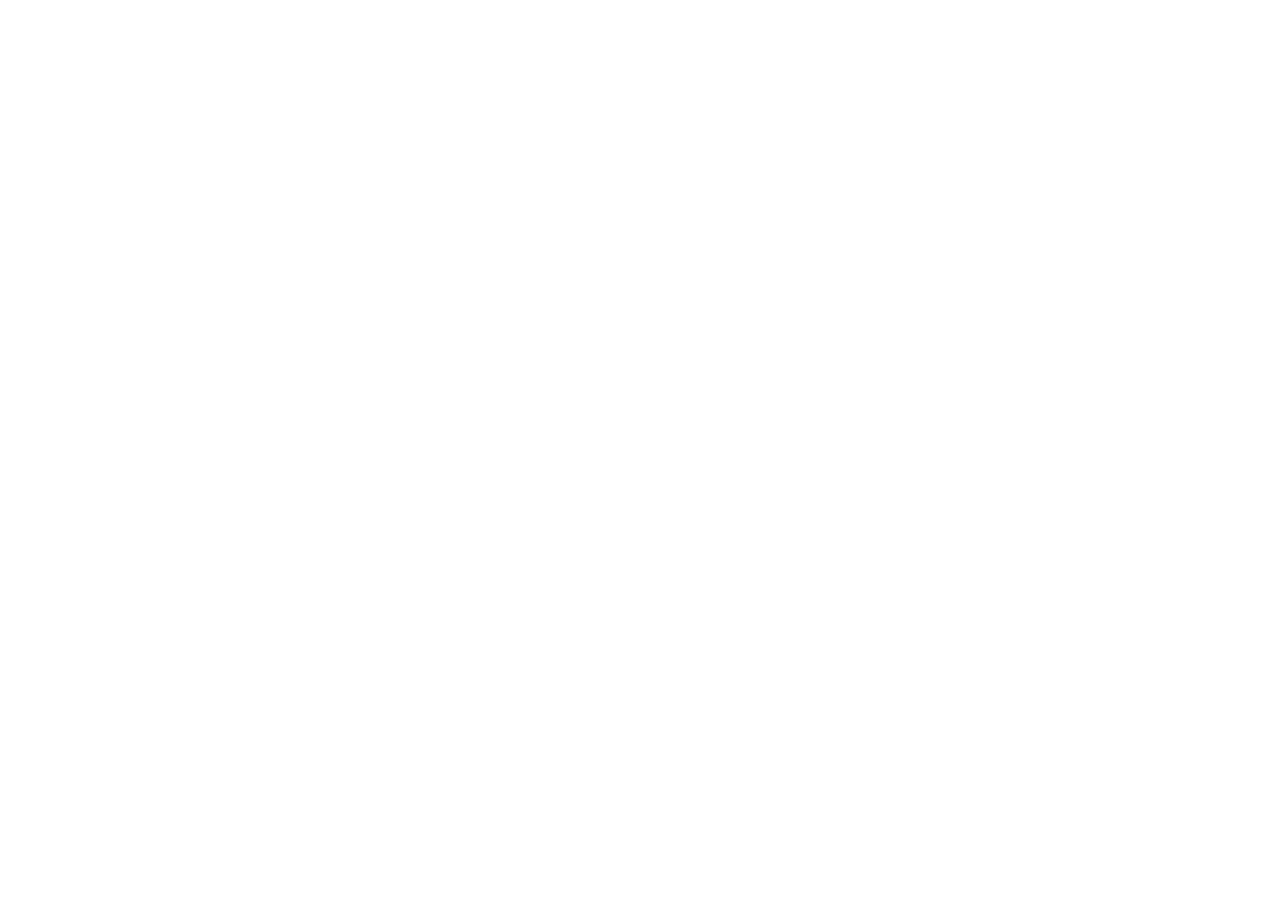
==== home/home.html @ 48e776f3 "create html and css for home page relates #1" ====
<!DOCTYPE html>
<html lang="en">
<head>
    <meta charset="UTF-8">
    <meta http-equiv="X-UA-Compatible" content="IE=edge">
    <meta name="viewport" content="width=device-width, initial-scale=1.0">
    <link rel="stylesheet" href="./home.css">
    <title>Document</title>
</head>
<body>
    
</body>
</html>
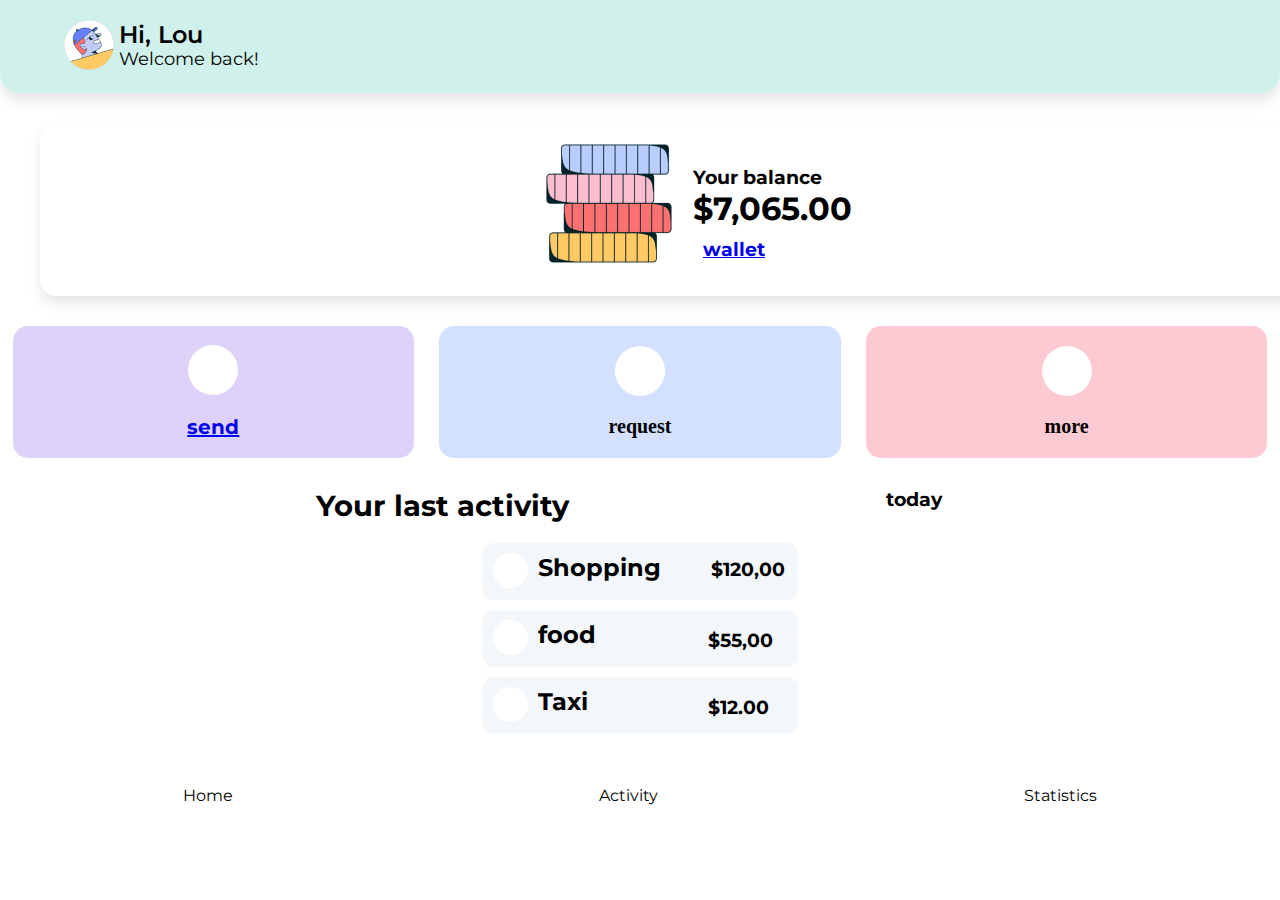
==== commit e53e22bf: "create home page relates #6" ====
--- a/home/home.html
+++ b/home/home.html
@@ -4,10 +4,143 @@
     <meta charset="UTF-8">
     <meta http-equiv="X-UA-Compatible" content="IE=edge">
     <meta name="viewport" content="width=device-width, initial-scale=1.0">
-    <link rel="stylesheet" href="./home.css">
-    <title>Document</title>
+    <link rel="stylesheet" href="./style.css">
+    <link rel="stylesheet" href="https://pro.fontawesome.com/releases/v5.10.0/css/all.css" integrity="sha384-AYmEC3Yw5cVb3ZcuHtOA93w35dYTsvhLPVnYs9eStHfGJvOvKxVfELGroGkvsg+p" crossorigin="anonymous"/>
+    <title>Home</title>
 </head>
 <body>
+    <!-- header section -->
+    <header>
+        <section class="header-section">
+        <div class="logo-Profile">
+          <figure>
+            <img src="./images/Profile Pic.png" alt="" />
+          </figure>
+          <div class="logo">
+            <h2>Hi, Lou</h2>
+            <div class="welcom-back">
+            <p>Welcome back!</p>
+            <i class="fas fa-ellipsis-h"></i>
+            </div>
+          </div>
+        </div>
+    </section>
+    </header>
+    <section class="balance">
+        <div class="crash-coins">
+        <figure>
+            <img src="./images/Currency Crush Coins (1).png" alt="" />
+        </figure>
+        </div>  
+        <div class="your-balance" >
+            <h3>Your balance</h3>
+            <h1>$7,065.00<i class="fas fa-chevron-right"></i> </h1>
+            <h3 class="wallet"> <i class="fas fa-wallet"></i><a href="../wallet/wallet.html">wallet </a> <i class="fal fa-chevron-right"></i></h3>
+         
+        </div>
+    </section>
+
+    <section class="principal" >
+        <div class="Principal-button ">
+            <div class="circle">
+             <i class="fas fa-paper-plane"></i>
+            </div>
+            <div>
+                <h2 class="send-massege"><a href="../sendMoney/sendMoney.html">send</a></h2>
+           </div> 
+        </div>
+
+        <div class="Principal-button request-button">
+            <div class="circle">
+                <i class="fas fa-download"></i>
+            </div>
+            <div>
+                <h2 class="send-massege">request</h2>
+           </div> 
+        </div>
+
+        <div class="Principal-button more-button">
+            <div class="circle">
+            <i class="fas fa-th-large"></i>
+            </div>
+            <div>
+                <h2 class="send-massege">more</h2>
+           </div> 
+        </div>
+    </section>
+    <section class="activity-section">
+        <div class=" last-activity">
+          <h1>Your last activity</h1>
+        </div>
+        <div>
+            <h3>today <i class="fal fa-chevron-down"></i></h3>
+        </div>
+    </section>
+
+    <section class="activities">
+        <div class="activity-box">
+            <div class="circle1">
+                <i class="fas fa-shopping-bag"></i>
+            </div>
+           <div class="shopping">
+            <h2>Shopping</h2>
+        </div>
+        <div>
+            <h3 class="doller">$120,00</h3>
+        </div>
+    </section>
+
+    <section>
+        <div class="radiuse">
+        <div class="activity-box">
+            
+            <div class="circle1">
+                <i class="fas fa-shopping-cart"></i>
+            </div>
+           <div class="shopping">
+            <h2>food</h2>
+            <div class="doller1">
+                <h3>$55,00</h3>
+            </div>
+        </div>
+    </div>
+    </section>
     
+    <section>
+        <div class="radiuse">
+        <div class="activity-box">
+            
+            <div class="circle1">
+                <i class="fas fa-map-marker-alt"></i>
+            </div>
+           <div class="shopping">
+            <h2>Taxi</h2>
+            <div class="doller1">
+                <h3>$12.00</h3>
+            </div>
+        </div>
+    </div>
+    </section>
+
+
+    <footer class="footer-box">
+        <div>
+            <i class="fas fa-home"></i>
+            <span>Home</span>
+        </div>
+        <div>
+            <i class="far fa-chart-pie-alt"></i>
+
+            <span>Activity</span>
+        </div>
+        <div>
+            <i class="fas fa-chart-pie-alt"></i>
+            <span>Statistics</span>
+        </div>
+
+    </footer>
+
+
+
 </body>
 </html>--- a/home/style.css
+++ b/home/style.css
@@ -0,0 +1,258 @@
+@import url('https://fonts.googleapis.com/css2?family=Montserrat:wght@100;400&family=Zen+Kurenaido&display=swap');
+
+* {
+  margin: 0;
+  padding: 0;
+  box-sizing: border-box;
+  font-family: "Montserrat", sans-serif;
+  transition: 1s ease all;
+}
+.header-section{
+    width: 90%;
+}
+header {
+    display: flex;
+    background-color: #d0f1eb;
+    box-shadow: 0px 8px 16px -2px rgb(0 0 0 / 12%);
+    border-radius: 0px 0px 20px 20px;
+    justify-content: center;
+    align-items: flex-end;
+    position: none;
+    width: 100%;
+}
+.logo-Profile {
+    display: flex;
+    height: 93px;
+    align-items: center;
+    width: 100%;
+}
+.logo {
+    width: 100%;
+    padding: 0px 5px;
+}
+.logo h2 {
+  font-style: normal;
+  font-weight: 600;
+  font-size: 24px;
+  line-height: 108%;
+}
+.logo p {
+  font-style: normal;
+  font-weight: normal;
+  font-size: 18px;
+  line-height: 24px;
+}
+
+.welcom-back{
+    display: flex;
+    justify-content: space-between;
+    width: 100%;
+    
+}
+
+.crash-coins {
+  position: none;
+  width: 132px;
+  height: 131px;
+  left: 13px;
+  top: 21px;
+  flex: none;
+  order: 0;
+  flex-grow: 0;
+  margin: 0px 18px;
+
+}
+.balance {
+  display: flex;
+  padding-left: 15px;
+  padding-top: 15px;
+  position: static;
+  width: 323px;
+  height: 173px;
+  left: 0px;
+  top: 0px;
+  background: #ffffff;
+  box-shadow: 0px 8px 16px -2px rgba(0, 0, 0, 0.12);
+  border-radius: 16px;
+  margin-top: 30px;
+  margin-left: 40px;
+}
+
+.your-balance {
+  display: flex;
+  flex-direction: column;
+  padding: 0px;
+  position: static;
+  width: 147px;
+  height: 100px;
+  justify-content: center;
+  margin-right: 10px;
+  margin-top: 30px;
+}
+.wallet {
+  display: flex;
+  flex-direction: row;
+  align-items: center;
+  padding: 10px 0px;
+
+  position: none;
+  width: 147px;
+  height: 44px;
+  left: 0px;
+  top: 57px;
+
+  border-radius: 10px;
+}
+.fal {
+  margin-left: 22px;
+}
+.fas {
+  position: none;
+  left: 10%;
+  right: 69.62%;
+  top: 0%;
+  bottom: 0%;
+  order: 0;
+  flex-grow: 0;
+  margin: 0px 10px;
+}
+.fas{
+    margin: 0px 5px;
+
+}
+
+.Principal-button {
+display: flex;
+flex-direction: column;
+align-items: center;
+width: 95px;
+height: 132px;;
+background: #DED2F9;
+border-radius: 15px;
+justify-content: space-evenly;
+font-family: "Montserrat", sans-serif;
+
+}
+.request-button{
+    background: #D3E1FF;
+
+}
+.more-button{
+    background: #FDC9D2;
+}
+.send-massege {
+  font-family: Proxima Nova;
+  font-weight: bold;
+  font-size: 20px;
+
+}
+.circle{
+    width: 50px;
+    height: 50px;
+    border-radius: 50%;
+    background-color:#fff;
+    display: flex;
+    justify-content: center;
+    align-items: center;
+    justify-content: space-evenly;
+
+}
+
+section.principal {
+    display: flex;
+    justify-content: space-around;
+    margin: 30px 0px;
+}
+
+.activity-section
+{
+    display: flex;
+    justify-content: space-around;
+    align-items: center;
+    
+}
+.last-activity h1{
+    font-weight: bolder;
+    font-size: 1.8rem;
+}
+
+.circle1{
+    width: 35px;
+    height: 35px;
+    border-radius: 50%;
+    background-color:#fff;
+    display: flex;
+    justify-content: center;
+    align-items: center;
+    
+}
+.activities{
+display: flex;
+margin-top: 20px;
+
+
+}
+.activity-box
+{
+    display: flex;
+    background-color: #F4F7FA;
+    width: 315px;
+    height: 57px;
+    border-radius: 10px;
+    flex-direction: row;
+    padding: 10px;
+    margin: auto;
+    justify-content: flex-start;
+    flex-direction: row;
+    
+}
+.radiuse{
+    margin-top: 10px;
+}
+.shopping h2{
+    display: flex;
+    margin-left: 10px;
+}
+h3.doller {
+    display: flex;
+    margin-left: 50px;
+    margin-top: 5px;
+}
+.doller1{
+    display: flex;
+    margin-left: 180px;
+    margin-top: -20px;
+}
+.footer-box{
+    display: flex;
+    width: 375px;
+    height: 94px;
+    background-color: #FFFFFF;
+    justify-content:space-around;
+    align-items: center;
+    width: 100%;
+    
+    
+}
+.footer-box div{
+    display: flex;
+    flex-direction: column;
+    justify-content: space-between;
+    height: 3rem;
+    align-items: center;
+}
+/* Media query */
+@media (min-width:769px){
+    .Principal-button{
+        width: 31.333%;
+        margin: 0px 1%;
+    }
+    .balance{
+        width: 100%;
+        justify-content: center;
+    }
+    .activity-section {
+        display: flex;
+        justify-content: space-evenly;
+        align-items: stretch;
+}